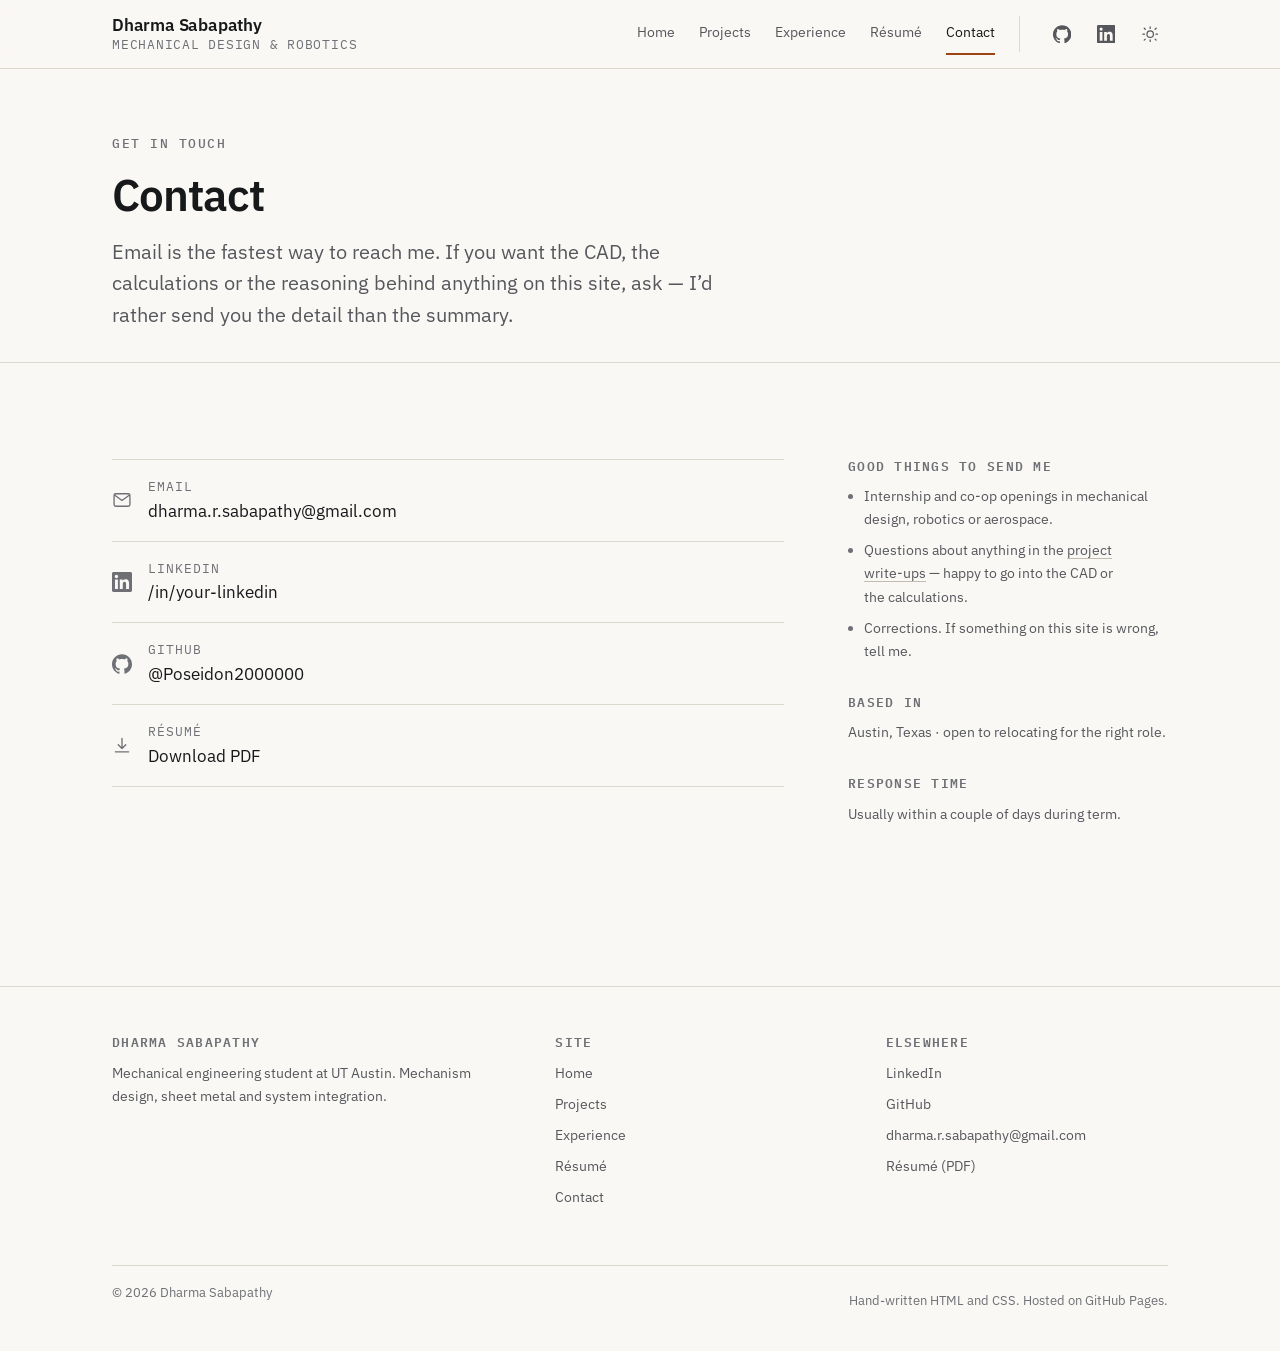
==== contact/index.html @ 876b68fd "Add engineering portfolio site Static multi-page site for GitHub Pages: no build step, no dependenci" ====
<!doctype html>
<html lang="en" data-theme="light">
<head>
<meta charset="utf-8">
<meta name="viewport" content="width=device-width, initial-scale=1">

<title>Contact — Dharma Sabapathy</title>
<meta name="description" content="Email, LinkedIn, GitHub and résumé for Dharma Sabapathy, mechanical engineering student at UT Austin.">
<link rel="canonical" href="https://poseidon2000000.github.io/contact/">

<meta property="og:type" content="website">
<meta property="og:title" content="Contact — Dharma Sabapathy">
<meta property="og:description" content="Email, LinkedIn, GitHub and résumé for Dharma Sabapathy, mechanical engineering student at UT Austin.">
<meta property="og:url" content="https://poseidon2000000.github.io/contact/">

<link rel="icon" href="../assets/img/favicon.svg" type="image/svg+xml">
<link rel="preconnect" href="https://fonts.googleapis.com">
<link rel="preconnect" href="https://fonts.gstatic.com" crossorigin>
<link rel="stylesheet" href="https://fonts.googleapis.com/css2?family=IBM+Plex+Mono:wght@400;500&family=IBM+Plex+Sans:wght@400;500;600&display=swap">
<link rel="stylesheet" href="../assets/css/site.css">

<!-- THEME BOOTSTRAP -->
<script>
(function(){try{var t=localStorage.getItem("theme");if(!t){t=window.matchMedia("(prefers-color-scheme: dark)").matches?"dark":"light";}document.documentElement.setAttribute("data-theme",t);}catch(e){}})();
</script>
</head>

<body>
<a class="skip-link" href="#main">Skip to content</a>

<header class="site-header">
  <div class="container header-inner">
    <a class="wordmark" href="../">
      <span class="wordmark__name">Dharma Sabapathy</span>
      <span class="wordmark__role">Mechanical Design &amp; Robotics</span>
    </a>

    <nav class="primary-nav" id="primary-nav" aria-label="Primary">
      <ul>
        <li><a href="../">Home</a></li>
        <li><a href="../projects/">Projects</a></li>
        <li><a href="../experience/">Experience</a></li>
        <li><a href="../resume/">Résumé</a></li>
        <li><a href="./" aria-current="page">Contact</a></li>
      </ul>
    </nav>

    <div class="header-actions">
      <a class="icon-btn icon-btn--social" href="https://github.com/Poseidon2000000" aria-label="GitHub profile" rel="me noopener" target="_blank">
        <svg viewBox="0 0 24 24" fill="currentColor" aria-hidden="true"><path d="M12 .297c-6.63 0-12 5.373-12 12 0 5.303 3.438 9.8 8.205 11.385.6.113.82-.258.82-.577 0-.285-.01-1.04-.015-2.04-3.338.724-4.042-1.61-4.042-1.61C4.422 18.07 3.633 17.7 3.633 17.7c-1.087-.744.084-.729.084-.729 1.205.084 1.838 1.236 1.838 1.236 1.07 1.835 2.809 1.305 3.495.998.108-.776.417-1.305.76-1.605-2.665-.3-5.466-1.332-5.466-5.93 0-1.31.465-2.38 1.235-3.22-.135-.303-.54-1.523.105-3.176 0 0 1.005-.322 3.3 1.23.96-.267 1.98-.399 3-.405 1.02.006 2.04.138 3 .405 2.28-1.552 3.285-1.23 3.285-1.23.645 1.653.24 2.873.12 3.176.765.84 1.23 1.91 1.23 3.22 0 4.61-2.805 5.625-5.475 5.92.42.36.81 1.096.81 2.22 0 1.606-.015 2.896-.015 3.286 0 .315.21.69.825.57C20.565 22.092 24 17.592 24 12.297c0-6.627-5.373-12-12-12"/></svg>
      </a>
      <a class="icon-btn icon-btn--social" href="https://www.linkedin.com/in/your-linkedin/" aria-label="LinkedIn profile" rel="me noopener" target="_blank">
        <svg viewBox="0 0 24 24" fill="currentColor" aria-hidden="true"><path d="M20.447 20.452h-3.554v-5.569c0-1.328-.027-3.037-1.852-3.037-1.853 0-2.136 1.445-2.136 2.939v5.667H9.351V9h3.414v1.561h.046c.477-.9 1.637-1.85 3.37-1.85 3.601 0 4.267 2.37 4.267 5.455v6.286zM5.337 7.433a2.062 2.062 0 1 1 0-4.125 2.062 2.062 0 0 1 0 4.125zm1.782 13.019H3.555V9h3.564v11.452zM22.225 0H1.771C.792 0 0 .774 0 1.729v20.542C0 23.227.792 24 1.771 24h20.451C23.2 24 24 23.227 24 22.271V1.729C24 .774 23.2 0 22.225 0z"/></svg>
      </a>
      <button class="icon-btn theme-toggle" type="button" aria-label="Switch to dark theme">
        <svg class="icon-sun" viewBox="0 0 24 24" fill="none" stroke="currentColor" stroke-width="1.6" stroke-linecap="round" aria-hidden="true"><circle cx="12" cy="12" r="4.2"/><path d="M12 2.5v2M12 19.5v2M4.2 4.2l1.4 1.4M18.4 18.4l1.4 1.4M2.5 12h2M19.5 12h2M4.2 19.8l1.4-1.4M18.4 5.6l1.4-1.4"/></svg>
        <svg class="icon-moon" viewBox="0 0 24 24" fill="none" stroke="currentColor" stroke-width="1.6" stroke-linecap="round" stroke-linejoin="round" aria-hidden="true"><path d="M20.5 13.4A8.6 8.6 0 0 1 10.6 3.5a8.6 8.6 0 1 0 9.9 9.9z"/></svg>
      </button>
      <button class="nav-toggle" type="button" aria-expanded="false" aria-controls="primary-nav">
        <span class="visually-hidden">Menu</span>
        <svg class="icon-menu" viewBox="0 0 24 24" fill="none" stroke="currentColor" stroke-width="1.7" stroke-linecap="round" aria-hidden="true"><path d="M4 7h16M4 12h16M4 17h16"/></svg>
        <svg class="icon-close" viewBox="0 0 24 24" fill="none" stroke="currentColor" stroke-width="1.7" stroke-linecap="round" aria-hidden="true"><path d="M6 6l12 12M18 6L6 18"/></svg>
      </button>
    </div>
  </div>
</header>

<main id="main">
  <div class="page-header">
    <div class="container">
      <p class="eyebrow">Get in touch</p>
      <h1>Contact</h1>
      <p class="lede">
        Email is the fastest way to reach me. If you want the CAD, the calculations
        or the reasoning behind anything on this site, ask — I&rsquo;d rather send you
        the detail than the summary.
      </p>
    </div>
  </div>

  <section class="section section--flush">
    <div class="container">
      <div class="split">

        <div>
          <ul class="contact-methods">
            <li>
              <a href="mailto:dharma.r.sabapathy@gmail.com">
                <svg viewBox="0 0 24 24" fill="none" stroke="currentColor" stroke-width="1.6" stroke-linecap="round" stroke-linejoin="round" aria-hidden="true"><rect x="2.5" y="4.5" width="19" height="15" rx="2"/><path d="M3 6l9 6.5L21 6"/></svg>
                <span>
                  <span class="contact-methods__label">Email</span>
                  <span class="contact-methods__value">dharma.r.sabapathy@gmail.com</span>
                </span>
              </a>
            </li>
            <li>
              <a href="https://www.linkedin.com/in/your-linkedin/" rel="me noopener" target="_blank">
                <svg viewBox="0 0 24 24" fill="currentColor" aria-hidden="true"><path d="M20.447 20.452h-3.554v-5.569c0-1.328-.027-3.037-1.852-3.037-1.853 0-2.136 1.445-2.136 2.939v5.667H9.351V9h3.414v1.561h.046c.477-.9 1.637-1.85 3.37-1.85 3.601 0 4.267 2.37 4.267 5.455v6.286zM5.337 7.433a2.062 2.062 0 1 1 0-4.125 2.062 2.062 0 0 1 0 4.125zm1.782 13.019H3.555V9h3.564v11.452zM22.225 0H1.771C.792 0 0 .774 0 1.729v20.542C0 23.227.792 24 1.771 24h20.451C23.2 24 24 23.227 24 22.271V1.729C24 .774 23.2 0 22.225 0z"/></svg>
                <span>
                  <span class="contact-methods__label">LinkedIn</span>
                  <span class="contact-methods__value">/in/your-linkedin</span>
                </span>
              </a>
            </li>
            <li>
              <a href="https://github.com/Poseidon2000000" rel="me noopener" target="_blank">
                <svg viewBox="0 0 24 24" fill="currentColor" aria-hidden="true"><path d="M12 .297c-6.63 0-12 5.373-12 12 0 5.303 3.438 9.8 8.205 11.385.6.113.82-.258.82-.577 0-.285-.01-1.04-.015-2.04-3.338.724-4.042-1.61-4.042-1.61C4.422 18.07 3.633 17.7 3.633 17.7c-1.087-.744.084-.729.084-.729 1.205.084 1.838 1.236 1.838 1.236 1.07 1.835 2.809 1.305 3.495.998.108-.776.417-1.305.76-1.605-2.665-.3-5.466-1.332-5.466-5.93 0-1.31.465-2.38 1.235-3.22-.135-.303-.54-1.523.105-3.176 0 0 1.005-.322 3.3 1.23.96-.267 1.98-.399 3-.405 1.02.006 2.04.138 3 .405 2.28-1.552 3.285-1.23 3.285-1.23.645 1.653.24 2.873.12 3.176.765.84 1.23 1.91 1.23 3.22 0 4.61-2.805 5.625-5.475 5.92.42.36.81 1.096.81 2.22 0 1.606-.015 2.896-.015 3.286 0 .315.21.69.825.57C20.565 22.092 24 17.592 24 12.297c0-6.627-5.373-12-12-12"/></svg>
                <span>
                  <span class="contact-methods__label">GitHub</span>
                  <span class="contact-methods__value">@Poseidon2000000</span>
                </span>
              </a>
            </li>
            <li>
              <a href="../assets/resume/resume.pdf" download>
                <svg viewBox="0 0 24 24" fill="none" stroke="currentColor" stroke-width="1.6" stroke-linecap="round" stroke-linejoin="round" aria-hidden="true"><path d="M12 3v12m0 0l-4.5-4.5M12 15l4.5-4.5M4 19h16"/></svg>
                <span>
                  <span class="contact-methods__label">Résumé</span>
                  <span class="contact-methods__value">Download PDF</span>
                </span>
              </a>
            </li>
          </ul>
        </div>

        <aside class="stack-lg">
          <div>
            <h2 class="label-heading">Good things to send me</h2>
            <ul class="text-small text-muted">
              <li>Internship and co-op openings in mechanical design, robotics or
                  aerospace.</li>
              <li>Questions about anything in the
                  <a href="../projects/">project write-ups</a> — happy to go into the
                  CAD or the calculations.</li>
              <li>Corrections. If something on this site is wrong, tell me.</li>
            </ul>
          </div>

          <div>
            <h2 class="label-heading">Based in</h2>
            <p class="text-small text-muted">
              Austin, Texas &middot; open to relocating for the right role.
            </p>
          </div>

          <div>
            <h2 class="label-heading">Response time</h2>
            <p class="text-small text-muted">
              Usually within a couple of days during term.
            </p>
          </div>
        </aside>

      </div>
    </div>
  </section>
</main>

<footer class="site-footer">
  <div class="container">
    <div class="footer-grid">
      <div>
        <h2 class="label-heading">Dharma Sabapathy</h2>
        <p>Mechanical engineering student at UT Austin. Mechanism design, sheet
           metal and system integration.</p>
      </div>
      <div>
        <h2 class="label-heading">Site</h2>
        <ul class="footer-list">
          <li><a href="../">Home</a></li>
          <li><a href="../projects/">Projects</a></li>
          <li><a href="../experience/">Experience</a></li>
          <li><a href="../resume/">Résumé</a></li>
          <li><a href="./">Contact</a></li>
        </ul>
      </div>
      <div>
        <h2 class="label-heading">Elsewhere</h2>
        <ul class="footer-list">
          <li><a href="https://www.linkedin.com/in/your-linkedin/" rel="me noopener" target="_blank">LinkedIn</a></li>
          <li><a href="https://github.com/Poseidon2000000" rel="me noopener" target="_blank">GitHub</a></li>
          <li><a href="mailto:dharma.r.sabapathy@gmail.com">dharma.r.sabapathy@gmail.com</a></li>
          <li><a href="../assets/resume/resume.pdf">Résumé (PDF)</a></li>
        </ul>
      </div>
    </div>
    <div class="footer-bottom">
      <p>&copy; <span data-current-year>2026</span> Dharma Sabapathy</p>
      <p>Hand-written HTML and CSS. Hosted on GitHub Pages.</p>
    </div>
  </div>
</footer>

<script src="../assets/js/site.js" defer></script>
</body>
</html>
---- assets/css/site.css ----
/* ==========================================================================
   Portfolio — design system + layout
   --------------------------------------------------------------------------
   Organisation
     1.  Design tokens
     2.  Reset & base elements
     3.  Layout primitives
     4.  Typography helpers
     5.  Header & navigation
     6.  Footer
     7.  Components
     8.  Page-specific blocks
     9.  Utilities
     10. Motion & print
   Everything is plain CSS with custom properties. There is no build step:
   edit this file and reload.
   ========================================================================== */

/* ==========================================================================
   1. Design tokens
   ========================================================================== */

:root {
  /* --- Palette -----------------------------------------------------------
     Warm paper + near-black ink, with one accent used sparingly. No
     gradients, no glows: hierarchy comes from type, spacing and hairlines. */
  --paper:        #faf8f5;
  --paper-raised: #ffffff;
  --paper-sunken: #f2efe9;
  --ink:          #17181a;
  --ink-muted:    #55575c;
  --ink-faint:    #6e7076;   /* 4.7:1 on --paper — AA for body text */
  --rule:         #ddd8ce;
  --rule-strong:  #c3bcae;
  --accent:       #9c4413;
  --accent-hover: #7d3510;
  --accent-wash:  #f6ece3;
  --focus:        #1b64c4;

  /* --- Typography --------------------------------------------------------
     Two families from one superfamily. Plex Sans carries the voice; Plex
     Mono is reserved for labels, figures and technical metadata so the
     spec-sheet material reads as data rather than decoration. */
  --font-sans: "IBM Plex Sans", ui-sans-serif, system-ui, -apple-system,
               "Segoe UI", Roboto, Helvetica, Arial, sans-serif;
  --font-mono: "IBM Plex Mono", ui-monospace, SFMono-Regular, "Cascadia Mono",
               Menlo, Consolas, monospace;

  /* Fluid type scale, ~1.25 ratio at the top end. */
  --step--2: clamp(0.75rem,  0.735rem + 0.07vw, 0.8125rem);
  --step--1: clamp(0.8125rem, 0.79rem  + 0.11vw, 0.875rem);
  --step-0:  clamp(1rem,      0.975rem + 0.12vw, 1.0625rem);
  --step-1:  clamp(1.125rem,  1.08rem  + 0.22vw, 1.3125rem);
  --step-2:  clamp(1.35rem,   1.26rem  + 0.44vw, 1.65rem);
  --step-3:  clamp(1.62rem,   1.46rem  + 0.78vw, 2.1rem);
  --step-4:  clamp(1.95rem,   1.68rem  + 1.32vw, 2.75rem);
  --step-5:  clamp(2.3rem,    1.85rem  + 2.2vw,  3.6rem);

  /* --- Space scale (4px base) ------------------------------------------- */
  --space-1:  0.25rem;
  --space-2:  0.5rem;
  --space-3:  0.75rem;
  --space-4:  1rem;
  --space-5:  1.5rem;
  --space-6:  2rem;
  --space-7:  3rem;
  --space-8:  4rem;
  --space-9:  6rem;
  --space-10: 8rem;

  /* --- Shape & measure --------------------------------------------------- */
  --radius-sm: 3px;
  --radius-md: 5px;
  --measure:   66ch;
  --container: 72rem;
  --container-narrow: 48rem;

  /* --- Elevation (used very sparingly) ----------------------------------- */
  --shadow-sm: 0 1px 2px rgb(23 24 26 / 0.05);
  --shadow-md: 0 6px 24px -12px rgb(23 24 26 / 0.22);

  color-scheme: light;
}

[data-theme="dark"] {
  --paper:        #121316;
  --paper-raised: #191b1f;
  --paper-sunken: #0d0e10;
  --ink:          #eceae6;
  --ink-muted:    #a6a49f;
  --ink-faint:    #8a8884;   /* 5.2:1 on dark --paper */
  --rule:         #2c2e33;
  --rule-strong:  #43464d;
  --accent:       #e08a55;
  --accent-hover: #efa376;
  --accent-wash:  #241a14;
  --focus:        #74a8f0;

  --shadow-sm: 0 1px 2px rgb(0 0 0 / 0.4);
  --shadow-md: 0 6px 24px -12px rgb(0 0 0 / 0.7);

  color-scheme: dark;
}

/* ==========================================================================
   2. Reset & base elements
   ========================================================================== */

*,
*::before,
*::after { box-sizing: border-box; }

html {
  -webkit-text-size-adjust: 100%;
  scroll-behavior: smooth;
  scroll-padding-top: 6rem;
}

body {
  margin: 0;
  background-color: var(--paper);
  color: var(--ink);
  font-family: var(--font-sans);
  font-size: var(--step-0);
  line-height: 1.65;
  font-synthesis-weight: none;
  -webkit-font-smoothing: antialiased;
  text-rendering: optimizeLegibility;
  display: flex;
  flex-direction: column;
  min-height: 100vh;
}

main { flex: 1 0 auto; }

h1, h2, h3, h4 {
  margin: 0;
  font-weight: 600;
  line-height: 1.15;
  letter-spacing: -0.021em;
  text-wrap: balance;
}

h1 { font-size: var(--step-5); }
h2 { font-size: var(--step-3); }
h3 { font-size: var(--step-1); letter-spacing: -0.012em; }
h4 { font-size: var(--step-0); letter-spacing: 0; }

p, ul, ol, dl, figure, table, pre, blockquote { margin: 0 0 var(--space-4); }
p:last-child, ul:last-child, ol:last-child { margin-bottom: 0; }

p, li { text-wrap: pretty; }

a {
  color: inherit;
  text-decoration-color: var(--rule-strong);
  text-underline-offset: 0.18em;
  text-decoration-thickness: 1px;
  transition: color 120ms ease, text-decoration-color 120ms ease;
}

a:hover {
  color: var(--accent-hover);
  text-decoration-color: currentColor;
}

:where(a, button, summary, input, textarea, select):focus-visible {
  outline: 2px solid var(--focus);
  outline-offset: 3px;
  border-radius: 2px;
}

img, svg, video { max-width: 100%; height: auto; display: block; }

hr {
  border: 0;
  border-top: 1px solid var(--rule);
  margin: var(--space-7) 0;
}

strong { font-weight: 600; }

code, kbd, samp {
  font-family: var(--font-mono);
  font-size: 0.9em;
}

ul, ol { padding-left: 1.15em; }
li { margin-bottom: var(--space-2); }
li::marker { color: var(--ink-faint); }

table {
  width: 100%;
  border-collapse: collapse;
  font-size: var(--step--1);
}

th, td {
  text-align: left;
  padding: var(--space-3) var(--space-4) var(--space-3) 0;
  border-bottom: 1px solid var(--rule);
  vertical-align: top;
}

th {
  font-family: var(--font-mono);
  font-weight: 500;
  font-size: var(--step--2);
  letter-spacing: 0.06em;
  text-transform: uppercase;
  color: var(--ink-muted);
}

::selection {
  background: var(--accent);
  color: var(--paper);
}

/* ==========================================================================
   3. Layout primitives
   ========================================================================== */

.container {
  width: 100%;
  max-width: var(--container);
  margin-inline: auto;
  padding-inline: var(--space-5);
}

@media (min-width: 60rem) {
  .container { padding-inline: var(--space-7); }
}

.container--narrow { max-width: var(--container-narrow); }

.section {
  padding-block: var(--space-8);
  border-top: 1px solid var(--rule);
}

.section--flush { border-top: 0; }
.section--tight { padding-block: var(--space-7); }

@media (min-width: 60rem) {
  .section { padding-block: var(--space-9); }
  .section--tight { padding-block: var(--space-8); }
}

.stack > * + * { margin-top: var(--space-4); }
.stack-lg > * + * { margin-top: var(--space-6); }
.stack-xl > * + * { margin-top: var(--space-7); }

.prose { max-width: var(--measure); }

.prose h2 { margin-top: var(--space-7); }
.prose h3 { margin-top: var(--space-6); }

/* Inside a long-form write-up the headings step down: the page h1 is
   --step-4, so the article's h2s sit at --step-2 rather than competing with
   it. Scoped to the article so section headings elsewhere keep their size. */
.project-body .prose h2 { font-size: var(--step-2); }
.project-body .prose h3 { font-size: var(--step-1); }
.prose h2:first-child,
.prose h3:first-child { margin-top: 0; }
.prose h2 + p, .prose h3 + p { margin-top: var(--space-3); }
.prose > h2, .prose > h3 { margin-bottom: var(--space-3); }

/* Two-column split: content left, aside right. Collapses cleanly. */
.split {
  display: grid;
  gap: var(--space-6);
}

@media (min-width: 60rem) {
  .split {
    grid-template-columns: minmax(0, 1fr) 20rem;
    gap: var(--space-8);
    align-items: start;
  }
  .split--even { grid-template-columns: repeat(2, minmax(0, 1fr)); }
  .split--aside-left { grid-template-columns: 16rem minmax(0, 1fr); }
}

/* Section header: mono eyebrow + title, separated by a hairline. */
.section-head {
  display: flex;
  flex-wrap: wrap;
  align-items: baseline;
  justify-content: space-between;
  gap: var(--space-3) var(--space-5);
  margin-bottom: var(--space-6);
}

.section-head__text > * + * { margin-top: var(--space-2); }
.section-head p { color: var(--ink-muted); max-width: var(--measure); }

/* ==========================================================================
   4. Typography helpers
   ========================================================================== */

.eyebrow {
  display: block;
  font-family: var(--font-mono);
  font-size: var(--step--2);
  font-weight: 500;
  letter-spacing: 0.12em;
  text-transform: uppercase;
  color: var(--ink-faint);
}

.lede {
  font-size: var(--step-1);
  line-height: 1.55;
  color: var(--ink-muted);
  max-width: 54ch;
}

.text-muted { color: var(--ink-muted); }
.text-small { font-size: var(--step--1); }
.mono { font-family: var(--font-mono); }

/* ==========================================================================
   5. Header & navigation
   ========================================================================== */

.skip-link {
  position: absolute;
  left: var(--space-4);
  top: -100%;
  z-index: 100;
  background: var(--ink);
  color: var(--paper);
  padding: var(--space-3) var(--space-4);
  border-radius: var(--radius-sm);
  text-decoration: none;
  font-size: var(--step--1);
}

.skip-link:focus { top: var(--space-4); color: var(--paper); }

.site-header {
  position: sticky;
  top: 0;
  z-index: 50;
  background-color: color-mix(in srgb, var(--paper) 88%, transparent);
  backdrop-filter: saturate(1.4) blur(10px);
  border-bottom: 1px solid var(--rule);
}

@supports not (backdrop-filter: blur(1px)) {
  .site-header { background-color: var(--paper); }
}

.header-inner {
  display: flex;
  align-items: center;
  gap: var(--space-5);
  min-height: 4.25rem;
}

.wordmark {
  display: flex;
  flex-direction: column;
  gap: 0.1rem;
  text-decoration: none;
  margin-right: auto;
  line-height: 1.2;
}

.wordmark__name {
  font-weight: 600;
  font-size: var(--step-0);
  letter-spacing: -0.012em;
}

.wordmark__role {
  font-family: var(--font-mono);
  font-size: var(--step--2);
  letter-spacing: 0.06em;
  text-transform: uppercase;
  color: var(--ink-faint);
}

.wordmark:hover .wordmark__name { color: var(--accent-hover); }

.primary-nav ul {
  display: flex;
  align-items: center;
  gap: var(--space-5);
  list-style: none;
  margin: 0;
  padding: 0;
}

.primary-nav li { margin: 0; }

.primary-nav a {
  display: block;
  padding-block: var(--space-2);
  font-size: var(--step--1);
  text-decoration: none;
  color: var(--ink-muted);
  border-bottom: 2px solid transparent;
}

.primary-nav a:hover { color: var(--ink); }

.primary-nav a[aria-current="page"] {
  color: var(--ink);
  border-bottom-color: var(--accent);
}

.header-actions {
  display: flex;
  align-items: center;
  gap: var(--space-2);
  padding-left: var(--space-5);
  border-left: 1px solid var(--rule);
}

/* Icon button — used for social links and the theme toggle. */
.icon-btn {
  display: inline-grid;
  place-items: center;
  width: 2.25rem;
  height: 2.25rem;
  padding: 0;
  border: 1px solid transparent;
  border-radius: var(--radius-md);
  background: none;
  color: var(--ink-muted);
  cursor: pointer;
  transition: color 120ms ease, background-color 120ms ease,
              border-color 120ms ease;
}

.icon-btn:hover {
  color: var(--ink);
  background-color: var(--paper-sunken);
  border-color: var(--rule);
}

.icon-btn svg { width: 1.15rem; height: 1.15rem; }

.theme-toggle .icon-moon { display: none; }
[data-theme="dark"] .theme-toggle .icon-sun { display: none; }
[data-theme="dark"] .theme-toggle .icon-moon { display: block; }

.nav-toggle { display: none; }

/* --- Mobile navigation --------------------------------------------------- */

@media (max-width: 59.99rem) {
  .nav-toggle {
    display: inline-grid;
    place-items: center;
    width: 2.5rem;
    height: 2.5rem;
    border: 1px solid var(--rule);
    border-radius: var(--radius-md);
    background: none;
    color: var(--ink);
    cursor: pointer;
  }

  .nav-toggle svg { width: 1.25rem; height: 1.25rem; }
  .nav-toggle .icon-close { display: none; }
  .nav-toggle[aria-expanded="true"] .icon-menu { display: none; }
  .nav-toggle[aria-expanded="true"] .icon-close { display: block; }

  .primary-nav {
    position: absolute;
    inset-inline: 0;
    top: 100%;
    background-color: var(--paper);
    border-bottom: 1px solid var(--rule);
    box-shadow: var(--shadow-md);
    padding: var(--space-3) var(--space-5) var(--space-5);
  }

  .primary-nav[hidden] { display: none; }

  .primary-nav ul {
    flex-direction: column;
    align-items: stretch;
    gap: 0;
  }

  .primary-nav a {
    padding-block: var(--space-4);
    font-size: var(--step-1);
    border-bottom: 1px solid var(--rule);
  }

  .primary-nav li:last-child a { border-bottom: 0; }

  .primary-nav a[aria-current="page"] {
    border-bottom-color: var(--rule);
    color: var(--accent);
  }

  .header-actions {
    margin-left: auto;
    padding-left: 0;
    border-left: 0;
  }
}

@media (max-width: 30rem) {
  .header-actions .icon-btn--social { display: none; }
}

/* ==========================================================================
   6. Footer
   ========================================================================== */

.site-footer {
  border-top: 1px solid var(--rule);
  padding-block: var(--space-7) var(--space-6);
  margin-top: var(--space-8);
  font-size: var(--step--1);
  color: var(--ink-muted);
}

.footer-grid {
  display: grid;
  gap: var(--space-6);
  grid-template-columns: 1fr;
}

@media (min-width: 45rem) {
  .footer-grid { grid-template-columns: 1.4fr 1fr 1fr; gap: var(--space-7); }
}

/* Small mono label above a block. Used in the footer columns and in page
   sidebars, so it is not named after the footer. */
.label-heading {
  font-family: var(--font-mono);
  font-size: var(--step--2);
  letter-spacing: 0.1em;
  text-transform: uppercase;
  color: var(--ink-faint);
  margin-bottom: var(--space-3);
}

.footer-list {
  list-style: none;
  margin: 0;
  padding: 0;
}

.footer-list li { margin-bottom: var(--space-2); }
.footer-list a { text-decoration: none; }
.footer-list a:hover { text-decoration: underline; }

.footer-bottom {
  display: flex;
  flex-wrap: wrap;
  gap: var(--space-3) var(--space-5);
  justify-content: space-between;
  align-items: center;
  margin-top: var(--space-7);
  padding-top: var(--space-4);
  border-top: 1px solid var(--rule);
  font-size: var(--step--2);
  color: var(--ink-faint);
}

/* ==========================================================================
   7. Components
   ========================================================================== */

/* --- Buttons ------------------------------------------------------------- */

.btn {
  display: inline-flex;
  align-items: center;
  gap: var(--space-2);
  padding: 0.6rem 1.05rem;
  border: 1px solid var(--ink);
  border-radius: var(--radius-md);
  background-color: var(--ink);
  color: var(--paper);
  font-size: var(--step--1);
  font-weight: 500;
  text-decoration: none;
  cursor: pointer;
  transition: background-color 120ms ease, border-color 120ms ease,
              color 120ms ease;
}

.btn:hover {
  background-color: var(--accent);
  border-color: var(--accent);
  color: var(--paper);
}

.btn svg { width: 1rem; height: 1rem; flex: none; }

.btn--secondary {
  background-color: transparent;
  color: var(--ink);
  border-color: var(--rule-strong);
}

.btn--secondary:hover {
  background-color: transparent;
  color: var(--accent-hover);
  border-color: var(--accent);
}

.btn-row {
  display: flex;
  flex-wrap: wrap;
  gap: var(--space-3);
  align-items: center;
}

/* --- Inline "more" link with a moving arrow ------------------------------ */

.link-arrow {
  display: inline-flex;
  align-items: center;
  gap: 0.4em;
  font-size: var(--step--1);
  font-weight: 500;
  text-decoration: none;
  color: var(--accent);
}

.link-arrow::after {
  content: "\2192";
  transition: transform 140ms ease;
}

.link-arrow:hover::after { transform: translateX(3px); }

/* --- Tag ----------------------------------------------------------------- */

.tag-list {
  display: flex;
  flex-wrap: wrap;
  gap: var(--space-2);
  list-style: none;
  margin: 0;
  padding: 0;
}

.tag-list li { margin: 0; }

.tag {
  display: inline-block;
  font-family: var(--font-mono);
  font-size: var(--step--2);
  letter-spacing: 0.03em;
  color: var(--ink-muted);
  padding: 0.15rem 0.45rem;
  border: 1px solid var(--rule);
  border-radius: var(--radius-sm);
  background-color: var(--paper-raised);
}

/* --- Project list -------------------------------------------------------
   Rows separated by hairlines rather than a grid of floating cards: keeps
   long-form engineering write-ups scannable and avoids the "card soup" look.
   ------------------------------------------------------------------------ */

.project-list {
  list-style: none;
  margin: 0;
  padding: 0;
  border-top: 1px solid var(--rule);
}

.project-list > li { margin: 0; }

.project-row {
  display: grid;
  gap: var(--space-3) var(--space-6);
  padding-block: var(--space-6);
  border-bottom: 1px solid var(--rule);
  position: relative;
}

@media (min-width: 48rem) {
  .project-row {
    grid-template-columns: 9.5rem minmax(0, 1fr) 12rem;
    align-items: start;
  }

  /* Until a project has a photo, drop the image column rather than leaving a
     placeholder box — an empty frame reads as unfinished, a two-column row
     reads as deliberate. Remove this class when you add the thumbnail. */
  .project-row--no-thumb {
    grid-template-columns: 9.5rem minmax(0, 1fr);
  }
}

.project-row__meta {
  font-family: var(--font-mono);
  font-size: var(--step--2);
  letter-spacing: 0.05em;
  text-transform: uppercase;
  color: var(--ink-faint);
  padding-top: 0.35rem;
}

.project-row__body > * + * { margin-top: var(--space-3); }

.project-row__title {
  font-size: var(--step-2);
  letter-spacing: -0.018em;
}

.project-row__title a {
  text-decoration: none;
  background-image: linear-gradient(currentColor, currentColor);
  background-size: 0% 1px;
  background-repeat: no-repeat;
  background-position: 0 100%;
  transition: background-size 200ms ease, color 120ms ease;
}

.project-row:hover .project-row__title a { background-size: 100% 1px; }

/* Whole row is clickable, while the visible link stays the a11y target. */
.project-row__title a::after {
  content: "";
  position: absolute;
  inset: 0;
}

.project-row__summary { color: var(--ink-muted); max-width: 58ch; }

.project-row__thumb {
  border: 1px solid var(--rule);
  border-radius: var(--radius-md);
  background-color: var(--paper-sunken);
  aspect-ratio: 4 / 3;
  overflow: hidden;
}

.project-row__thumb img {
  width: 100%;
  height: 100%;
  object-fit: cover;
}

/* --- Spec table ----------------------------------------------------------
   Title-block styling borrowed from engineering drawings: mono labels in a
   fixed column, values on the right, hairline separators.
   ------------------------------------------------------------------------ */

.spec {
  margin: 0;
  border-top: 1px solid var(--rule);
  font-size: var(--step--1);
}

.spec__row {
  display: grid;
  grid-template-columns: 8.5rem minmax(0, 1fr);
  gap: var(--space-4);
  padding-block: var(--space-3);
  border-bottom: 1px solid var(--rule);
}

@media (max-width: 30rem) {
  .spec__row { grid-template-columns: 1fr; gap: var(--space-1); }
}

.spec__row dt {
  font-family: var(--font-mono);
  font-size: var(--step--2);
  letter-spacing: 0.06em;
  text-transform: uppercase;
  color: var(--ink-faint);
  padding-top: 0.15rem;
}

.spec__row dd { margin: 0; }

/* --- Callout ------------------------------------------------------------- */

.callout {
  border-left: 2px solid var(--accent);
  background-color: var(--accent-wash);
  padding: var(--space-4) var(--space-5);
  border-radius: 0 var(--radius-md) var(--radius-md) 0;
  font-size: var(--step--1);
}

.callout__title {
  font-weight: 600;
  margin-bottom: var(--space-2);
}

/* --- Figure -------------------------------------------------------------- */

figure { margin-block: var(--space-6); }

figure img {
  width: 100%;
  border: 1px solid var(--rule);
  border-radius: var(--radius-md);
  background-color: var(--paper-sunken);
}

figcaption {
  margin-top: var(--space-3);
  font-size: var(--step--2);
  color: var(--ink-faint);
  max-width: var(--measure);
}

/* Placeholder shown until a real image is dropped in. */
.img-placeholder {
  display: grid;
  place-items: center;
  aspect-ratio: 16 / 10;
  border: 1px dashed var(--rule-strong);
  border-radius: var(--radius-md);
  background-color: var(--paper-sunken);
  color: var(--ink-faint);
  font-family: var(--font-mono);
  font-size: var(--step--2);
  letter-spacing: 0.06em;
  text-align: center;
  padding: var(--space-4);
}

.project-row__thumb .img-placeholder {
  aspect-ratio: auto;
  height: 100%;
  border: 0;
  border-radius: 0;
}

/* --- Card (used sparingly: capability list, contact methods) -------------- */

.card-grid {
  display: grid;
  gap: var(--space-5);
  grid-template-columns: repeat(auto-fit, minmax(15rem, 1fr));
}

.card {
  border: 1px solid var(--rule);
  border-radius: var(--radius-md);
  background-color: var(--paper-raised);
  padding: var(--space-5);
}

.card h3 { margin-bottom: var(--space-2); }
.card p { color: var(--ink-muted); font-size: var(--step--1); }

/* --- Definition-style capability block ----------------------------------- */

/* Explicit column counts rather than auto-fit: with four items, auto-fit
   settles on three columns at desktop width and strands the fourth. */
.capability-grid {
  display: grid;
  gap: var(--space-6) var(--space-6);
  grid-template-columns: 1fr;
}

@media (min-width: 38rem) {
  .capability-grid { grid-template-columns: repeat(2, minmax(0, 1fr)); }
}

@media (min-width: 68rem) {
  .capability-grid {
    grid-template-columns: repeat(4, minmax(0, 1fr));
    gap: var(--space-6) var(--space-5);
  }
}

.capability {
  border-top: 2px solid var(--ink);
  padding-top: var(--space-3);
}

.capability h3 {
  font-size: var(--step-0);
  margin-bottom: var(--space-2);
}

.capability p {
  font-size: var(--step--1);
  color: var(--ink-muted);
  margin: 0;
}

/* --- Timeline (experience) ----------------------------------------------- */

.timeline {
  list-style: none;
  margin: 0;
  padding: 0;
}

.timeline > li {
  margin: 0;
  padding-block: var(--space-6);
  border-top: 1px solid var(--rule);
}

.timeline > li:first-child { border-top: 0; padding-top: 0; }

.entry {
  display: grid;
  gap: var(--space-3) var(--space-7);
}

@media (min-width: 52rem) {
  .entry { grid-template-columns: 12rem minmax(0, 1fr); }
}

.entry__when {
  font-family: var(--font-mono);
  font-size: var(--step--2);
  letter-spacing: 0.05em;
  text-transform: uppercase;
  color: var(--ink-faint);
  padding-top: 0.3rem;
}

.entry__role {
  font-size: var(--step-1);
  margin-bottom: var(--space-1);
}

.entry__org {
  font-size: var(--step--1);
  color: var(--ink-muted);
  margin-bottom: var(--space-4);
}

.entry__org a { color: inherit; }

.entry ul { max-width: var(--measure); }

/* --- Skills -------------------------------------------------------------- */

.skill-group + .skill-group { margin-top: var(--space-6); }

.skill-group__title {
  font-family: var(--font-mono);
  font-size: var(--step--2);
  letter-spacing: 0.1em;
  text-transform: uppercase;
  color: var(--ink-faint);
  padding-bottom: var(--space-2);
  margin-bottom: var(--space-3);
  border-bottom: 1px solid var(--rule);
}

.skill-list {
  list-style: none;
  display: flex;
  flex-wrap: wrap;
  gap: var(--space-2) var(--space-4);
  margin: 0;
  padding: 0;
  font-size: var(--step--1);
}

.skill-list li {
  margin: 0;
  color: var(--ink-muted);
}

/* --- Pagination between project pages ------------------------------------ */

.pager {
  display: flex;
  flex-wrap: wrap;
  justify-content: space-between;
  gap: var(--space-4);
  padding-top: var(--space-6);
  border-top: 1px solid var(--rule);
  margin-top: var(--space-8);
}

.pager a {
  text-decoration: none;
  font-size: var(--step--1);
}

.pager__label {
  display: block;
  font-family: var(--font-mono);
  font-size: var(--step--2);
  letter-spacing: 0.08em;
  text-transform: uppercase;
  color: var(--ink-faint);
  margin-bottom: var(--space-1);
}

/* --- Breadcrumb ---------------------------------------------------------- */

.breadcrumb {
  font-family: var(--font-mono);
  font-size: var(--step--2);
  letter-spacing: 0.06em;
  text-transform: uppercase;
  color: var(--ink-faint);
  margin-bottom: var(--space-4);
}

.breadcrumb a { text-decoration: none; }
.breadcrumb a:hover { text-decoration: underline; }
.breadcrumb span { margin-inline: var(--space-2); }

/* ==========================================================================
   8. Page-specific blocks
   ========================================================================== */

/* --- Home hero -----------------------------------------------------------
   Left-aligned and type-led. No gradient, no glow, no oversized decoration.
   ------------------------------------------------------------------------ */

.hero {
  padding-block: var(--space-8) var(--space-8);
}

@media (min-width: 60rem) {
  .hero { padding-block: var(--space-9) var(--space-8); }
}

.hero__inner {
  display: grid;
  gap: var(--space-7);
}

@media (min-width: 60rem) {
  .hero__inner {
    grid-template-columns: minmax(0, 1.55fr) minmax(0, 1fr);
    gap: var(--space-9);
    align-items: center;
  }
}

.hero h1 {
  margin-bottom: var(--space-4);
  max-width: 20ch;
}

.hero__lede {
  font-size: var(--step-1);
  line-height: 1.55;
  max-width: 52ch;
  color: var(--ink-muted);
  margin-bottom: var(--space-6);
}

.hero__lede strong { color: var(--ink); font-weight: 600; }

.hero__portrait {
  border: 1px solid var(--rule);
  border-radius: var(--radius-md);
  overflow: hidden;
  background-color: var(--paper-sunken);
  aspect-ratio: 4 / 5;
  max-width: 22rem;
}

.hero__portrait img { width: 100%; height: 100%; object-fit: cover; }

.hero__portrait .img-placeholder { height: 100%; aspect-ratio: auto; border: 0; }

/* Quick facts strip under the hero. */
/* Four facts, so step 1 -> 2 -> 4 columns. auto-fit would land on three at
   tablet width and leave the fourth stranded on its own row. */
.facts {
  display: grid;
  gap: var(--space-4) var(--space-6);
  grid-template-columns: 1fr;
  padding-block: var(--space-5);
  border-block: 1px solid var(--rule);
}

@media (min-width: 30rem) {
  .facts { grid-template-columns: repeat(2, minmax(0, 1fr)); }
}

@media (min-width: 62rem) {
  .facts { grid-template-columns: repeat(4, minmax(0, 1fr)); }
}

.fact__label {
  display: block;
  font-family: var(--font-mono);
  font-size: var(--step--2);
  letter-spacing: 0.09em;
  text-transform: uppercase;
  color: var(--ink-faint);
  margin-bottom: var(--space-1);
}

.fact__value { font-size: var(--step--1); }
.fact__value a { text-decoration-color: var(--rule-strong); }

/* --- Page header (interior pages) ---------------------------------------- */

.page-header {
  padding-block: var(--space-8) var(--space-6);
  border-bottom: 1px solid var(--rule);
}

.page-header h1 {
  font-size: var(--step-4);
  margin-bottom: var(--space-4);
}

.page-header .lede { margin: 0; }

/* --- Project detail ------------------------------------------------------ */

.project-header { padding-block: var(--space-7) var(--space-6); }

.project-header h1 {
  font-size: var(--step-4);
  margin-bottom: var(--space-4);
  max-width: 20ch;
}

.project-body { padding-bottom: var(--space-8); }

.project-aside {
  position: sticky;
  top: 6rem;
}

.project-aside .spec { margin-bottom: var(--space-5); }

/* --- Résumé -------------------------------------------------------------- */

.resume-embed {
  width: 100%;
  height: min(80vh, 55rem);
  border: 1px solid var(--rule);
  border-radius: var(--radius-md);
  background-color: var(--paper-sunken);
}

@media (max-width: 45rem) {
  .resume-embed { display: none; }
}

.resume-fallback { display: none; }

@media (max-width: 45rem) {
  .resume-fallback { display: block; }
}

/* --- Contact ------------------------------------------------------------- */

.contact-methods {
  list-style: none;
  margin: 0;
  padding: 0;
  border-top: 1px solid var(--rule);
}

.contact-methods li {
  margin: 0;
  border-bottom: 1px solid var(--rule);
}

.contact-methods a {
  display: flex;
  align-items: center;
  gap: var(--space-4);
  padding-block: var(--space-4);
  text-decoration: none;
}

.contact-methods a:hover .contact-methods__value { color: var(--accent-hover); }

.contact-methods svg {
  width: 1.25rem;
  height: 1.25rem;
  flex: none;
  color: var(--ink-faint);
}

.contact-methods__label {
  display: block;
  font-family: var(--font-mono);
  font-size: var(--step--2);
  letter-spacing: 0.08em;
  text-transform: uppercase;
  color: var(--ink-faint);
}

.contact-methods__value { font-size: var(--step-0); }

/* --- 404 ----------------------------------------------------------------- */

.notfound {
  padding-block: var(--space-10);
  text-align: left;
}

/* ==========================================================================
   9. Utilities
   ========================================================================== */

.visually-hidden {
  position: absolute !important;
  width: 1px;
  height: 1px;
  padding: 0;
  margin: -1px;
  overflow: hidden;
  clip: rect(0 0 0 0);
  clip-path: inset(50%);
  white-space: nowrap;
  border: 0;
}

.no-wrap { white-space: nowrap; }

.mt-3 { margin-top: var(--space-3); }
.mt-6 { margin-top: var(--space-6); }

/* ==========================================================================
   10. Motion & print
   ========================================================================== */

@media (prefers-reduced-motion: reduce) {
  html { scroll-behavior: auto; }
  *,
  *::before,
  *::after {
    animation-duration: 0.01ms !important;
    animation-iteration-count: 1 !important;
    transition-duration: 0.01ms !important;
    scroll-behavior: auto !important;
  }
}

@media print {
  .site-header,
  .site-footer,
  .btn-row,
  .pager,
  .resume-embed { display: none !important; }

  body { background: #fff; color: #000; font-size: 11pt; }
  a { text-decoration: none; color: #000; }
  .container { max-width: none; padding: 0; }
  .section { padding-block: 1rem; }
}
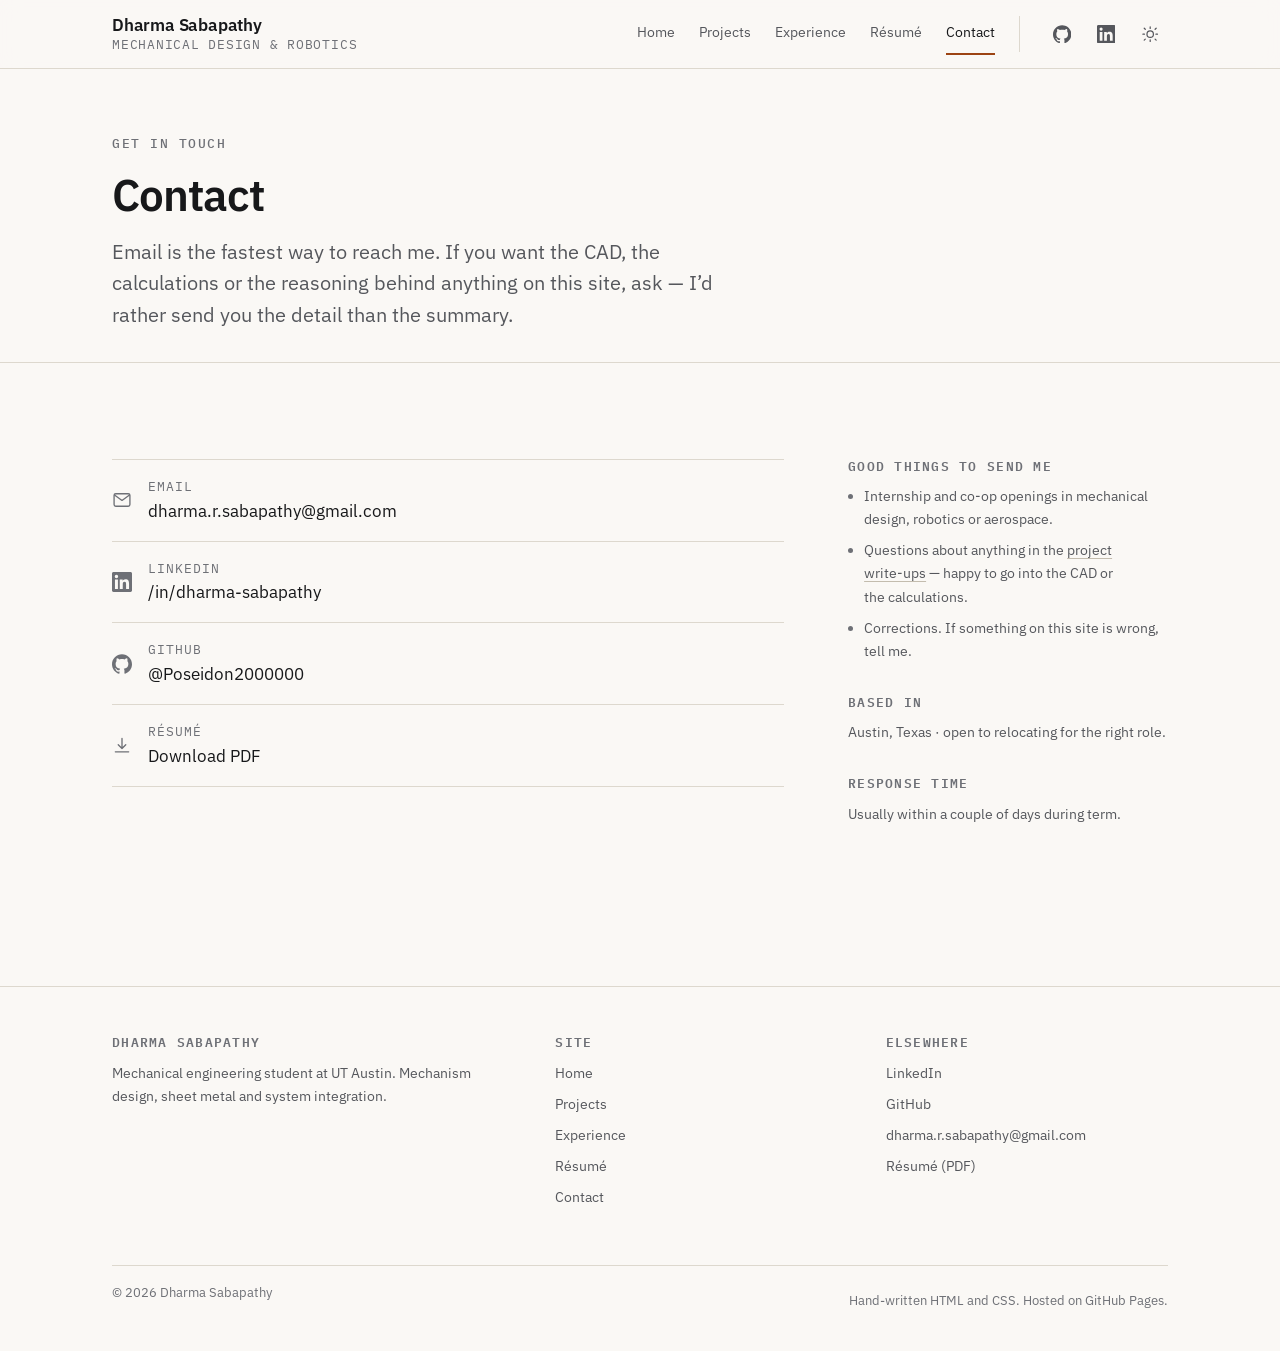
==== commit e25a4e4a: "Add LinkedIn profile links Wires the real profile URL into the header, hero, contact list and footer" ====
--- a/contact/index.html
+++ b/contact/index.html
@@ -49,7 +49,7 @@
       <a class="icon-btn icon-btn--social" href="https://github.com/Poseidon2000000" aria-label="GitHub profile" rel="me noopener" target="_blank">
         <svg viewBox="0 0 24 24" fill="currentColor" aria-hidden="true"><path d="M12 .297c-6.63 0-12 5.373-12 12 0 5.303 3.438 9.8 8.205 11.385.6.113.82-.258.82-.577 0-.285-.01-1.04-.015-2.04-3.338.724-4.042-1.61-4.042-1.61C4.422 18.07 3.633 17.7 3.633 17.7c-1.087-.744.084-.729.084-.729 1.205.084 1.838 1.236 1.838 1.236 1.07 1.835 2.809 1.305 3.495.998.108-.776.417-1.305.76-1.605-2.665-.3-5.466-1.332-5.466-5.93 0-1.31.465-2.38 1.235-3.22-.135-.303-.54-1.523.105-3.176 0 0 1.005-.322 3.3 1.23.96-.267 1.98-.399 3-.405 1.02.006 2.04.138 3 .405 2.28-1.552 3.285-1.23 3.285-1.23.645 1.653.24 2.873.12 3.176.765.84 1.23 1.91 1.23 3.22 0 4.61-2.805 5.625-5.475 5.92.42.36.81 1.096.81 2.22 0 1.606-.015 2.896-.015 3.286 0 .315.21.69.825.57C20.565 22.092 24 17.592 24 12.297c0-6.627-5.373-12-12-12"/></svg>
       </a>
-      <a class="icon-btn icon-btn--social" href="https://www.linkedin.com/in/your-linkedin/" aria-label="LinkedIn profile" rel="me noopener" target="_blank">
+      <a class="icon-btn icon-btn--social" href="https://www.linkedin.com/in/dharma-sabapathy/" aria-label="LinkedIn profile" rel="me noopener" target="_blank">
         <svg viewBox="0 0 24 24" fill="currentColor" aria-hidden="true"><path d="M20.447 20.452h-3.554v-5.569c0-1.328-.027-3.037-1.852-3.037-1.853 0-2.136 1.445-2.136 2.939v5.667H9.351V9h3.414v1.561h.046c.477-.9 1.637-1.85 3.37-1.85 3.601 0 4.267 2.37 4.267 5.455v6.286zM5.337 7.433a2.062 2.062 0 1 1 0-4.125 2.062 2.062 0 0 1 0 4.125zm1.782 13.019H3.555V9h3.564v11.452zM22.225 0H1.771C.792 0 0 .774 0 1.729v20.542C0 23.227.792 24 1.771 24h20.451C23.2 24 24 23.227 24 22.271V1.729C24 .774 23.2 0 22.225 0z"/></svg>
       </a>
       <button class="icon-btn theme-toggle" type="button" aria-label="Switch to dark theme">
@@ -94,11 +94,11 @@
               </a>
             </li>
             <li>
-              <a href="https://www.linkedin.com/in/your-linkedin/" rel="me noopener" target="_blank">
+              <a href="https://www.linkedin.com/in/dharma-sabapathy/" rel="me noopener" target="_blank">
                 <svg viewBox="0 0 24 24" fill="currentColor" aria-hidden="true"><path d="M20.447 20.452h-3.554v-5.569c0-1.328-.027-3.037-1.852-3.037-1.853 0-2.136 1.445-2.136 2.939v5.667H9.351V9h3.414v1.561h.046c.477-.9 1.637-1.85 3.37-1.85 3.601 0 4.267 2.37 4.267 5.455v6.286zM5.337 7.433a2.062 2.062 0 1 1 0-4.125 2.062 2.062 0 0 1 0 4.125zm1.782 13.019H3.555V9h3.564v11.452zM22.225 0H1.771C.792 0 0 .774 0 1.729v20.542C0 23.227.792 24 1.771 24h20.451C23.2 24 24 23.227 24 22.271V1.729C24 .774 23.2 0 22.225 0z"/></svg>
                 <span>
                   <span class="contact-methods__label">LinkedIn</span>
-                  <span class="contact-methods__value">/in/your-linkedin</span>
+                  <span class="contact-methods__value">/in/dharma-sabapathy</span>
                 </span>
               </a>
             </li>
@@ -177,7 +177,7 @@
       <div>
         <h2 class="label-heading">Elsewhere</h2>
         <ul class="footer-list">
-          <li><a href="https://www.linkedin.com/in/your-linkedin/" rel="me noopener" target="_blank">LinkedIn</a></li>
+          <li><a href="https://www.linkedin.com/in/dharma-sabapathy/" rel="me noopener" target="_blank">LinkedIn</a></li>
           <li><a href="https://github.com/Poseidon2000000" rel="me noopener" target="_blank">GitHub</a></li>
           <li><a href="mailto:dharma.r.sabapathy@gmail.com">dharma.r.sabapathy@gmail.com</a></li>
           <li><a href="../assets/resume/resume.pdf">Résumé (PDF)</a></li>
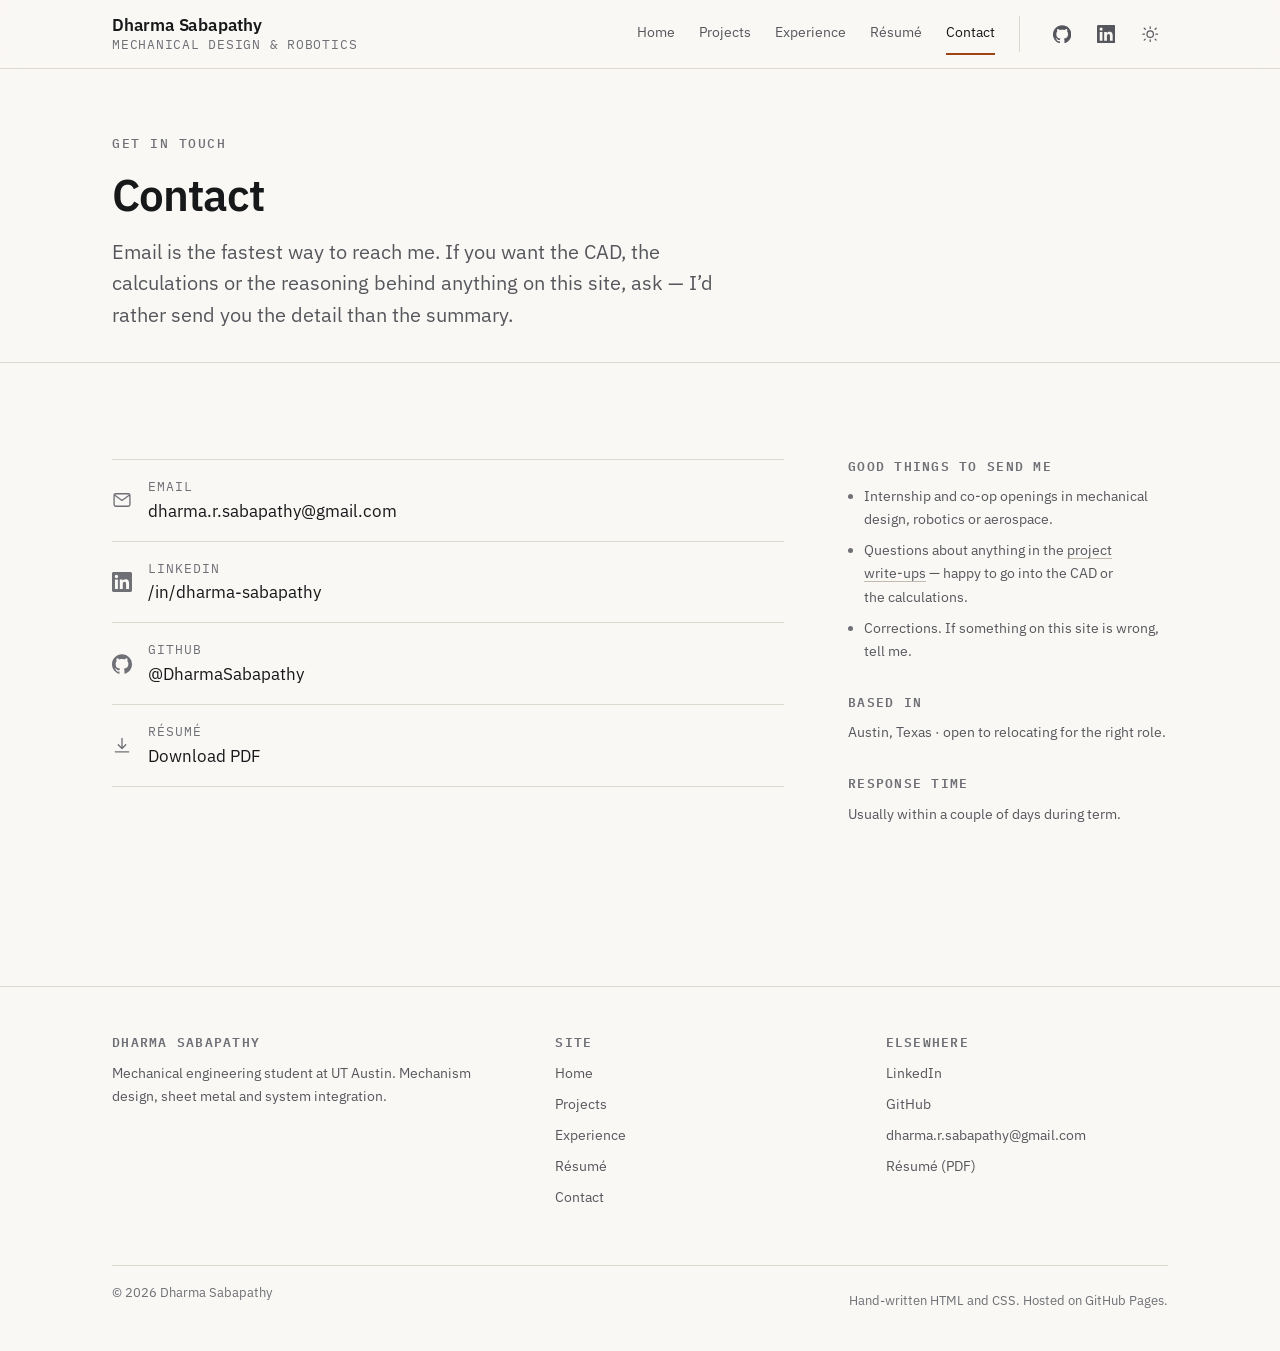
==== commit 3d1b9bd5: "Update URLs for the DharmaSabapathy username GitHub username changed from Poseidon2000000. Updates t" ====
--- a/contact/index.html
+++ b/contact/index.html
@@ -6,12 +6,12 @@
 
 <title>Contact — Dharma Sabapathy</title>
 <meta name="description" content="Email, LinkedIn, GitHub and résumé for Dharma Sabapathy, mechanical engineering student at UT Austin.">
-<link rel="canonical" href="https://poseidon2000000.github.io/contact/">
+<link rel="canonical" href="https://dharmasabapathy.github.io/contact/">
 
 <meta property="og:type" content="website">
 <meta property="og:title" content="Contact — Dharma Sabapathy">
 <meta property="og:description" content="Email, LinkedIn, GitHub and résumé for Dharma Sabapathy, mechanical engineering student at UT Austin.">
-<meta property="og:url" content="https://poseidon2000000.github.io/contact/">
+<meta property="og:url" content="https://dharmasabapathy.github.io/contact/">
 
 <link rel="icon" href="../assets/img/favicon.svg" type="image/svg+xml">
 <link rel="preconnect" href="https://fonts.googleapis.com">
@@ -46,7 +46,7 @@
     </nav>
 
     <div class="header-actions">
-      <a class="icon-btn icon-btn--social" href="https://github.com/Poseidon2000000" aria-label="GitHub profile" rel="me noopener" target="_blank">
+      <a class="icon-btn icon-btn--social" href="https://github.com/DharmaSabapathy" aria-label="GitHub profile" rel="me noopener" target="_blank">
         <svg viewBox="0 0 24 24" fill="currentColor" aria-hidden="true"><path d="M12 .297c-6.63 0-12 5.373-12 12 0 5.303 3.438 9.8 8.205 11.385.6.113.82-.258.82-.577 0-.285-.01-1.04-.015-2.04-3.338.724-4.042-1.61-4.042-1.61C4.422 18.07 3.633 17.7 3.633 17.7c-1.087-.744.084-.729.084-.729 1.205.084 1.838 1.236 1.838 1.236 1.07 1.835 2.809 1.305 3.495.998.108-.776.417-1.305.76-1.605-2.665-.3-5.466-1.332-5.466-5.93 0-1.31.465-2.38 1.235-3.22-.135-.303-.54-1.523.105-3.176 0 0 1.005-.322 3.3 1.23.96-.267 1.98-.399 3-.405 1.02.006 2.04.138 3 .405 2.28-1.552 3.285-1.23 3.285-1.23.645 1.653.24 2.873.12 3.176.765.84 1.23 1.91 1.23 3.22 0 4.61-2.805 5.625-5.475 5.92.42.36.81 1.096.81 2.22 0 1.606-.015 2.896-.015 3.286 0 .315.21.69.825.57C20.565 22.092 24 17.592 24 12.297c0-6.627-5.373-12-12-12"/></svg>
       </a>
       <a class="icon-btn icon-btn--social" href="https://www.linkedin.com/in/dharma-sabapathy/" aria-label="LinkedIn profile" rel="me noopener" target="_blank">
@@ -103,11 +103,11 @@
               </a>
             </li>
             <li>
-              <a href="https://github.com/Poseidon2000000" rel="me noopener" target="_blank">
+              <a href="https://github.com/DharmaSabapathy" rel="me noopener" target="_blank">
                 <svg viewBox="0 0 24 24" fill="currentColor" aria-hidden="true"><path d="M12 .297c-6.63 0-12 5.373-12 12 0 5.303 3.438 9.8 8.205 11.385.6.113.82-.258.82-.577 0-.285-.01-1.04-.015-2.04-3.338.724-4.042-1.61-4.042-1.61C4.422 18.07 3.633 17.7 3.633 17.7c-1.087-.744.084-.729.084-.729 1.205.084 1.838 1.236 1.838 1.236 1.07 1.835 2.809 1.305 3.495.998.108-.776.417-1.305.76-1.605-2.665-.3-5.466-1.332-5.466-5.93 0-1.31.465-2.38 1.235-3.22-.135-.303-.54-1.523.105-3.176 0 0 1.005-.322 3.3 1.23.96-.267 1.98-.399 3-.405 1.02.006 2.04.138 3 .405 2.28-1.552 3.285-1.23 3.285-1.23.645 1.653.24 2.873.12 3.176.765.84 1.23 1.91 1.23 3.22 0 4.61-2.805 5.625-5.475 5.92.42.36.81 1.096.81 2.22 0 1.606-.015 2.896-.015 3.286 0 .315.21.69.825.57C20.565 22.092 24 17.592 24 12.297c0-6.627-5.373-12-12-12"/></svg>
                 <span>
                   <span class="contact-methods__label">GitHub</span>
-                  <span class="contact-methods__value">@Poseidon2000000</span>
+                  <span class="contact-methods__value">@DharmaSabapathy</span>
                 </span>
               </a>
             </li>
@@ -178,7 +178,7 @@
         <h2 class="label-heading">Elsewhere</h2>
         <ul class="footer-list">
           <li><a href="https://www.linkedin.com/in/dharma-sabapathy/" rel="me noopener" target="_blank">LinkedIn</a></li>
-          <li><a href="https://github.com/Poseidon2000000" rel="me noopener" target="_blank">GitHub</a></li>
+          <li><a href="https://github.com/DharmaSabapathy" rel="me noopener" target="_blank">GitHub</a></li>
           <li><a href="mailto:dharma.r.sabapathy@gmail.com">dharma.r.sabapathy@gmail.com</a></li>
           <li><a href="../assets/resume/resume.pdf">Résumé (PDF)</a></li>
         </ul>
